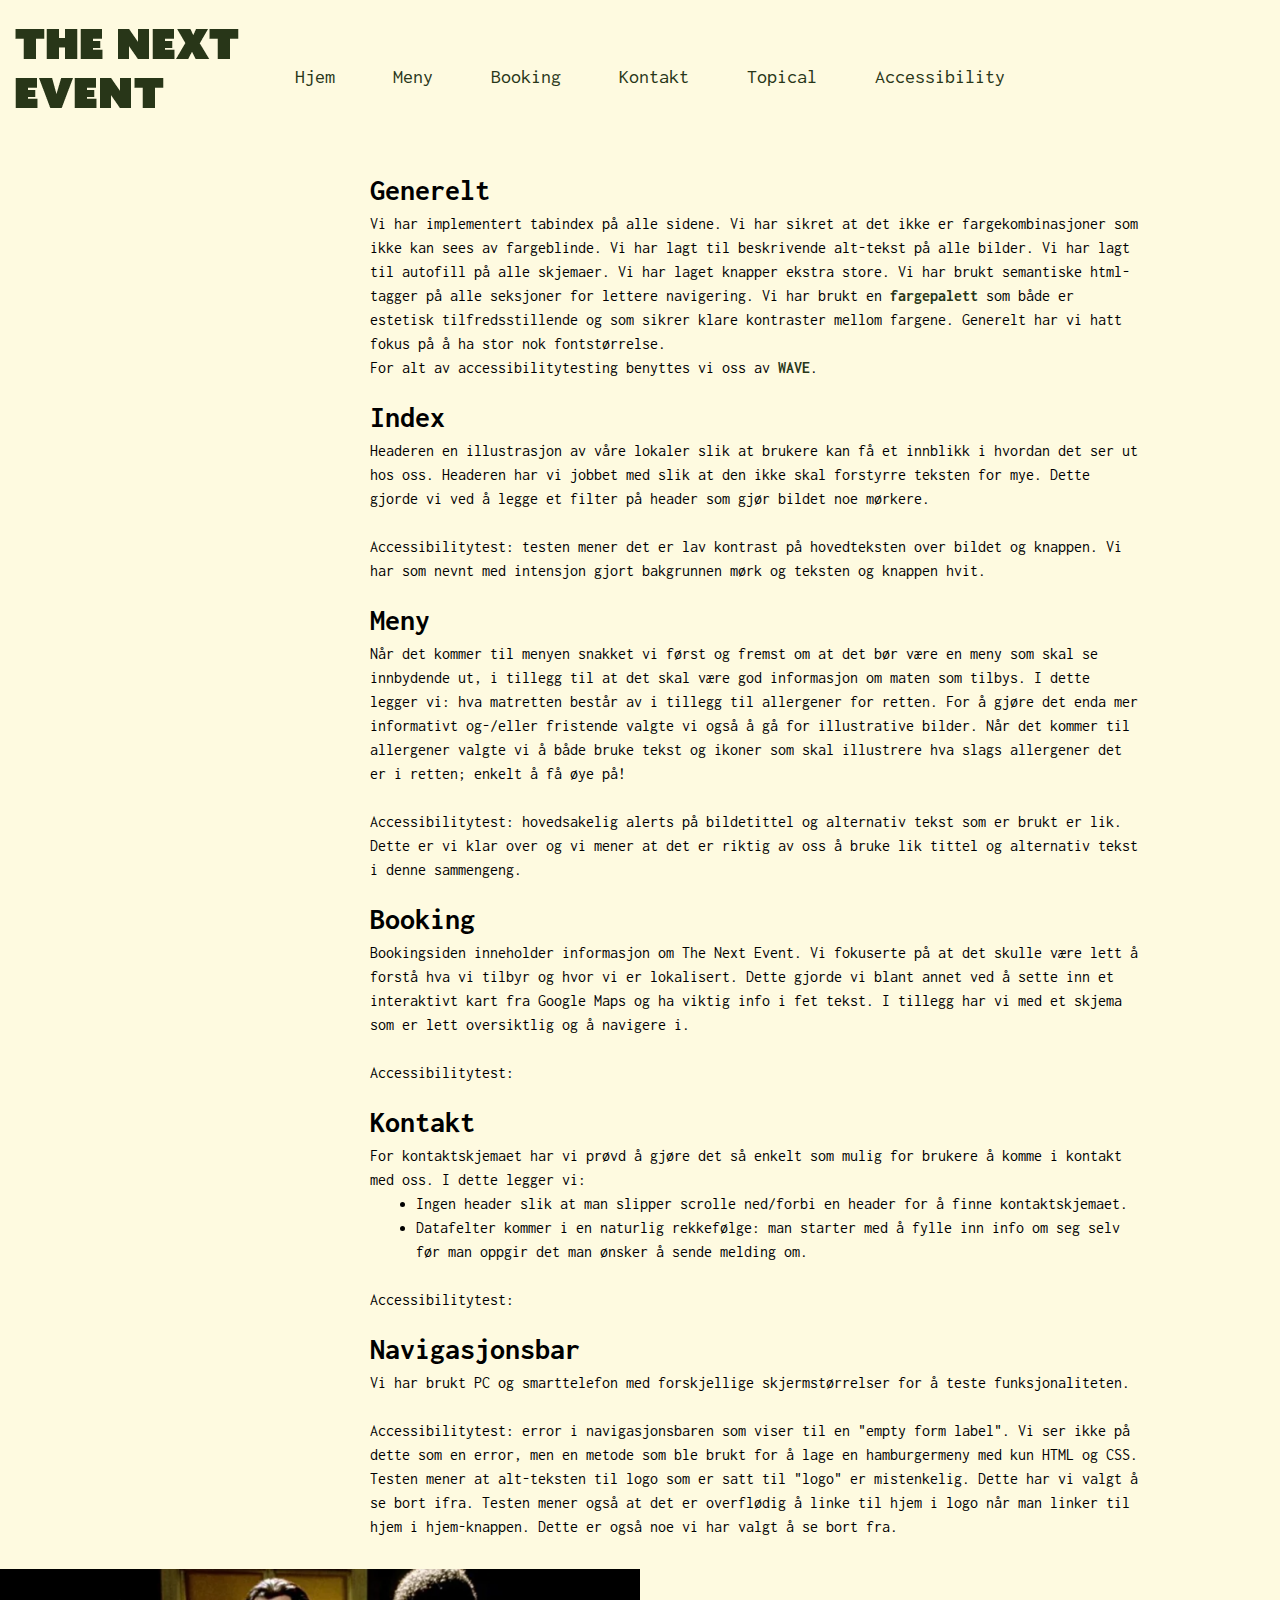
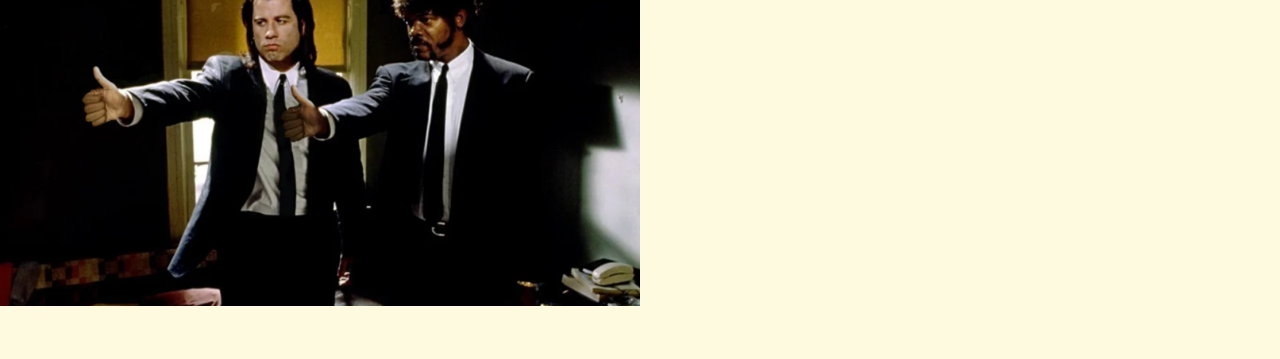
==== accessibility.html @ 71993e88 "accesstekst" ====
<!DOCTYPE html>
<html lang="en">
<head>
    <meta charset="UTF-8">
    <meta http-equiv="X-UA-Compatible" content="IE=edge">
    <meta name="viewport" content="width=device-width, initial-scale=1.0">
    <link rel="stylesheet" href="css/main.css">
    <link rel="stylesheet" href="css/navbar.css">
    <link rel="stylesheet" href="css/accessibility.css">
    <link rel="icon" type="image/icon type" href="bilder/firework.png">

    <title>Accessibility</title>
</head>
<body>
    <!---Navbar og logo-->
    <header class="header">
        <div class="container-nav">
            <div class="liste-rad">
                <div class="logo">
                    <a href="index.html"> <img src="bilder/logo_event.png" alt="logo"></a>
                  </div>
               <input type="checkbox" id="nav-check">
               <label for="nav-check" class="nav-avogpå">
                  <span></span>
               </label>
               <nav class="navbar">
                  <ul class="nav-ul">
                    <li><a href="index.html">Hjem</a></li>  
                    <li><a href="menu.html">Meny</a></li>
                    <li><a href="booking.html">Booking</a></li>
                    <li><a href="kontakt.html">Kontakt</a></li>
                    <li><a href="topical.html">Topical</a></li>
                    <li><a href="accessibility.html">Accessibility</a></li>
                  </ul>
               </nav>
            </div>
        </div>
     </header>  
     <!---Nav og logo slutt-->

<!---Hovedtekst-->
<section>
<div class="container-accessibility">

<!---Generelt-->
<h2 class="underoverskrift-accessibility" tabindex="0">Generelt</h2>
    <p>Vi har implementert tabindex på alle sidene. Vi har sikret at det ikke er fargekombinasjoner som ikke kan sees av fargeblinde. Vi har lagt til beskrivende alt-tekst på alle bilder. Vi har lagt til autofill på alle skjemaer. Vi har laget knapper ekstra store. Vi har brukt semantiske html-tagger på alle seksjoner for lettere navigering. Vi har brukt en <a href="https://coolors.co/palette/606c38-283618-fefae0-dda15e-bc6c25?fbclid=IwAR3kcl23dZ9g3UE6swTsOtOkjAmhMWkrN
        n8fcviRoPUnP4vvtEPbv-Ozwq8"> <b>fargepalett</a></b> som både er estetisk tilfredsstillende og som sikrer klare kontraster mellom 
        fargene. Generelt har vi hatt fokus på å ha stor nok fontstørrelse. 
        <br>
        For alt av accessibilitytesting benyttes vi oss av <a href="https://wave.webaim.org/"><b>WAVE</b></a>.
    </p>

<!--Index/Forside-->
<h2 class="underoverskrift-accessibility" tabindex="0">Index</h2>
    <p>Headeren en illustrasjon av våre lokaler slik at brukere kan få et innblikk i hvordan det ser ut hos oss. Headeren har vi jobbet med slik
        at den ikke skal forstyrre teksten for mye. Dette gjorde vi ved å legge et filter på header som gjør bildet noe mørkere. 
        <br><br>
        Accessibilitytest: testen mener det er lav kontrast på hovedteksten over bildet og knappen. Vi har som nevnt med intensjon gjort 
        bakgrunnen mørk og teksten og knappen hvit.
    <p>     

<!--Meny-->
<h2 class="underoverskrift-accessibility" tabindex="0">Meny</h2>
    <p>Når det kommer til menyen snakket vi først og fremst om at det bør være en meny som skal se innbydende ut, 
        i tillegg til at det skal være god informasjon om maten som tilbys. I dette legger vi: hva matretten består av i tillegg til 
        allergener for retten. For å gjøre det enda mer informativt og-/eller fristende valgte vi også å gå for illustrative bilder. 
        Når det kommer til allergener valgte vi å både bruke tekst og ikoner som skal illustrere hva slags allergener det er i retten; enkelt
        å få øye på!
    <br><br>
    <p>Accessibilitytest: hovedsakelig alerts på bildetittel og alternativ tekst som er brukt er lik. Dette er vi klar over og vi mener 
        at det er riktig av oss å bruke lik tittel og alternativ tekst i denne sammengeng.
    </p>
   

<!--Booking-->
<h2 class="underoverskrift-accessibility" tabindex="0">Booking</h2>
    <p>Bookingsiden inneholder informasjon om The Next Event. Vi fokuserte på at det skulle være lett å forstå hva vi tilbyr og hvor vi 
        er lokalisert. Dette gjorde vi blant annet ved å sette inn et interaktivt kart fra Google Maps og ha viktig info i fet tekst.
        I tillegg har vi med et skjema som er lett oversiktlig og å navigere i.
    <br><br>
    <p>Accessibilitytest:
</p>

<!--Kontakt-->
<h2 class="underoverskrift-accessibility"tabindex="0">Kontakt</h2>
<p>For kontaktskjemaet har vi prøvd å gjøre det så enkelt som mulig for brukere å komme i kontakt med oss. 
    I dette legger vi: 
    <ul class="kulepunkter">
        <li>Ingen header slik at man slipper scrolle ned/forbi en header for å finne kontaktskjemaet.</li>
        <li>Datafelter kommer i en naturlig rekkefølge: man starter med å fylle inn info om seg selv før man oppgir det man
            ønsker å sende melding om.</li>
    </ul>
    <br>
    <p>Accessibilitytest:
</p>

<h2 class="underoverskrift-accessibility" tabindex="0">Navigasjonsbar</h2>
<p>Vi har brukt PC og smarttelefon med forskjellige skjermstørrelser for å teste funksjonaliteten. 
    <br><br>
    Accessibilitytest: error i navigasjonsbaren som viser til en "empty form label". Vi ser ikke på dette som en error, men en 
    metode som ble brukt for å lage en hamburgermeny med kun HTML og CSS. Testen mener at alt-teksten til logo som er satt til "logo" er mistenkelig.
    Dette har vi valgt å se bort ifra. Testen mener også at det er overflødig å linke til hjem i logo når man linker til hjem i hjem-knappen. 
    Dette er også noe vi har valgt å se bort fra.
</p>
</section>
<!---Hovedtekst slutt-->

<!--Bilde hentet fra https://www.designboom.com/art/thumbs-ammo-replaces-movie-guns-with-a-thumbs-up/ laget av thumbsandammo-->
<img  tabindex="0" src="bilder/accessibility/thumbs up.png" class="bilde-accessibility" title="Tommel opp" alt="Bildet viser Vincent og Jules fra Pulp Fiction. På bildet har de fått erstattet pistolene sine med en tommel opp">
</div>
</html>
---- css/main.css ----
/* main.css brukes hovedsaklig til koding av footer. 
Vi bruker også main.css til å fjerne scroll-bar. */

@import url('https://fonts.googleapis.com/css2?family=Inconsolata:wght@300;600&display=swap');
 body {
     background-color:#FEFAE0;
     font-family: 'Inconsolata', monospace;
     margin:0;
}
footer {
  background-image: linear-gradient(#6b5336, #816747);
  color:#FEFAE0;
  height:150px;
  padding:30px;
  text-align: center;
  padding-bottom: 20px;
  padding-top:30px;
}
 /*Footer linker*/
 .telefonnummer {
  color: #FEFAE0;
}
.telefonnummer:hover{
  color: #283618;
}
 .mailen {
     color: #FEFAE0;
}
 .mailen:hover {
     color: #283618;
}
 a {
     text-decoration: none;
}
/*tar vekk Scroll bar*/
 body::-webkit-scrollbar {
     display: none;
}
---- css/navbar.css ----
@import url('https://fonts.googleapis.com/css2?family=Inconsolata:wght@300;600&display=swap');


:root{
    --color-1: #FEFAE0;
  }

body {
	font-family: 'Inconsolata', monospace;
}


*{
	box-sizing: border-box;
	margin:0;
	padding:0;
}

.container-nav{
	margin: auto;
}


/* navbar liste elementer */
.liste-rad{
	display: flex;
	flex-wrap: wrap;
	align-items: center;
	justify-content: space-between;
}


/* flytter navbar liste rett ved siden av logo framfor helt til høyre på siden */
.header .navbar{
	padding: 15px;
	position: absolute;
	margin-left: 230px;
}

/* gjør listen horisontal*/
.header .navbar .nav-ul li{
	display: inline-block;
	margin-left: 50px;
}


/* style for tekst i navbar listen */
.header .navbar .nav-ul li a{
	font-size: 20px;
	color: #283618;
	
}

/* gjør tekst mindre synlig når man holder musen over det */
.header .navbar .nav-ul li a:hover{
	opacity: 0.5;
}

/* gjør checkbox usynlig */
.header #nav-check{
	position: absolute;
	opacity:0;
	pointer-events: none;
}

/* stil for checkbox knapp, samt også gjør den usynlig */
.nav-avogpå{
	height: 40px;
	width: 55px;
	background-color: #606C38;
	border-radius: 4px;
	cursor: pointer;
	display: none;
	align-items: center;
	justify-content: center;
	margin-right: 15px;
}


/* lager hamburger meny med css */
.nav-avogpå span{
	display: block;
	height: 2px;
	width: 20px;
	background-color: var(--color-1);
	position: relative;
}

/* bruker "before" og "after" for å style foran og etter span element */
/* brukte denne nettsiden til hjelp: https://alvarotrigo.com/blog/hamburger-menu-css/ */
.nav-avogpå span::before,
.nav-avogpå span::after{
   content: '';
   position: absolute;
   width: 100%;
   height: 100%;
   background-color: var(--color-1);
   left:0;
}
.nav-avogpå span::before{
	top: -6px;
}
.nav-avogpå span::after{
	top: 6px;
}
@media(max-width: 1030px){

	/* gjør hamburger meny synlig */
    .nav-avogpå{
    	display: flex;
    }
	
	/* setter den originale navbaren til usynlig på mindre skjermer */
	/* styler den slik at den passer til responsiv hamburger meny */
    .header .navbar{
		z-index: 1;
    	position: absolute;
		margin-left: 0;
		top: 18%;
    	width: 100%;
    	background-color: #606C38;
    	opacity:0;
    	justify-content: space-between;
		visibility: hidden;
		
    }


    .header .navbar .nav-ul li{
    	display: block;
    	margin:0;
		padding: 10px;
    }
	.header .navbar .nav-ul li a{
		padding: 15px;
		color: #FEFAE0;
	}

	/* setter den nye navbaren til synlig når checkbox er checked (dvs. hamburger meny trykket på) */
    .header #nav-check:checked ~ .navbar{
       opacity: 1;
	   visibility: visible;
       
    }

    
    .header #nav-check:checked ~ .nav-avogpå span{
    	background-color: transparent;
    }
	/* gjør hamburger menyen om til et kryss når klikket på */
    .header #nav-check:checked ~ .nav-avogpå span::before{
    	top:0;
    	transform: rotate(45deg);
    }
    .header #nav-check:checked ~ .nav-avogpå span::after{
    	top:0;
    	transform: rotate(-45deg);
    }

 


}
---- css/accessibility.css ----
@import url('https://fonts.googleapis.com/css2?family=Inconsolata:wght@300;600&display=swap');
 body {
     background-color:#FEFAE0;
     font-family: 'Inconsolata', monospace;
     margin:0;
}
 .kulepunkter {
     width: 60vw;
     padding-left: 5%;
}
/*Fikser posisjon til flexbokser*/
 .container-accessibility {
     display: flex;
     flex-direction: column;
     padding-left: 370px;
     line-height: 150%;
}

/*Fikser størrelse og posisjon på tekst*/
 p {
     width: 60vw;
}
 .underoverskrift-accessibility{
     font-size: 30px;
     font-weight: bold;
     padding-bottom: 10px;
     padding-top: 25px;
}

/*Fikser bildes størrelse og posisjon*/
 .bilde-accessibility{
     width: 50vw;
     height: auto;
     padding-bottom: 50px;
     padding-top: 30px;
}

/*Linker styling*/
a:link{
    color: #283618;
}

a:visited{
    color: #283618;
}

a:hover{
    color: #bc6c25;

}


/*Responsivitet*/
 @media only screen and (max-width: 900px){
     .container-accessibility {
         display: flex;
         flex-direction: column;
         padding-left: 10%;
    }
     p {
         width: 80vw;
    }
     .bilde-accessibility{
         width: 90vw;
         height: auto;
         padding-right: 20%;
    }
     .kulepunkter {
         padding-left: 10%;
         box-sizing: content-box;
    }
}
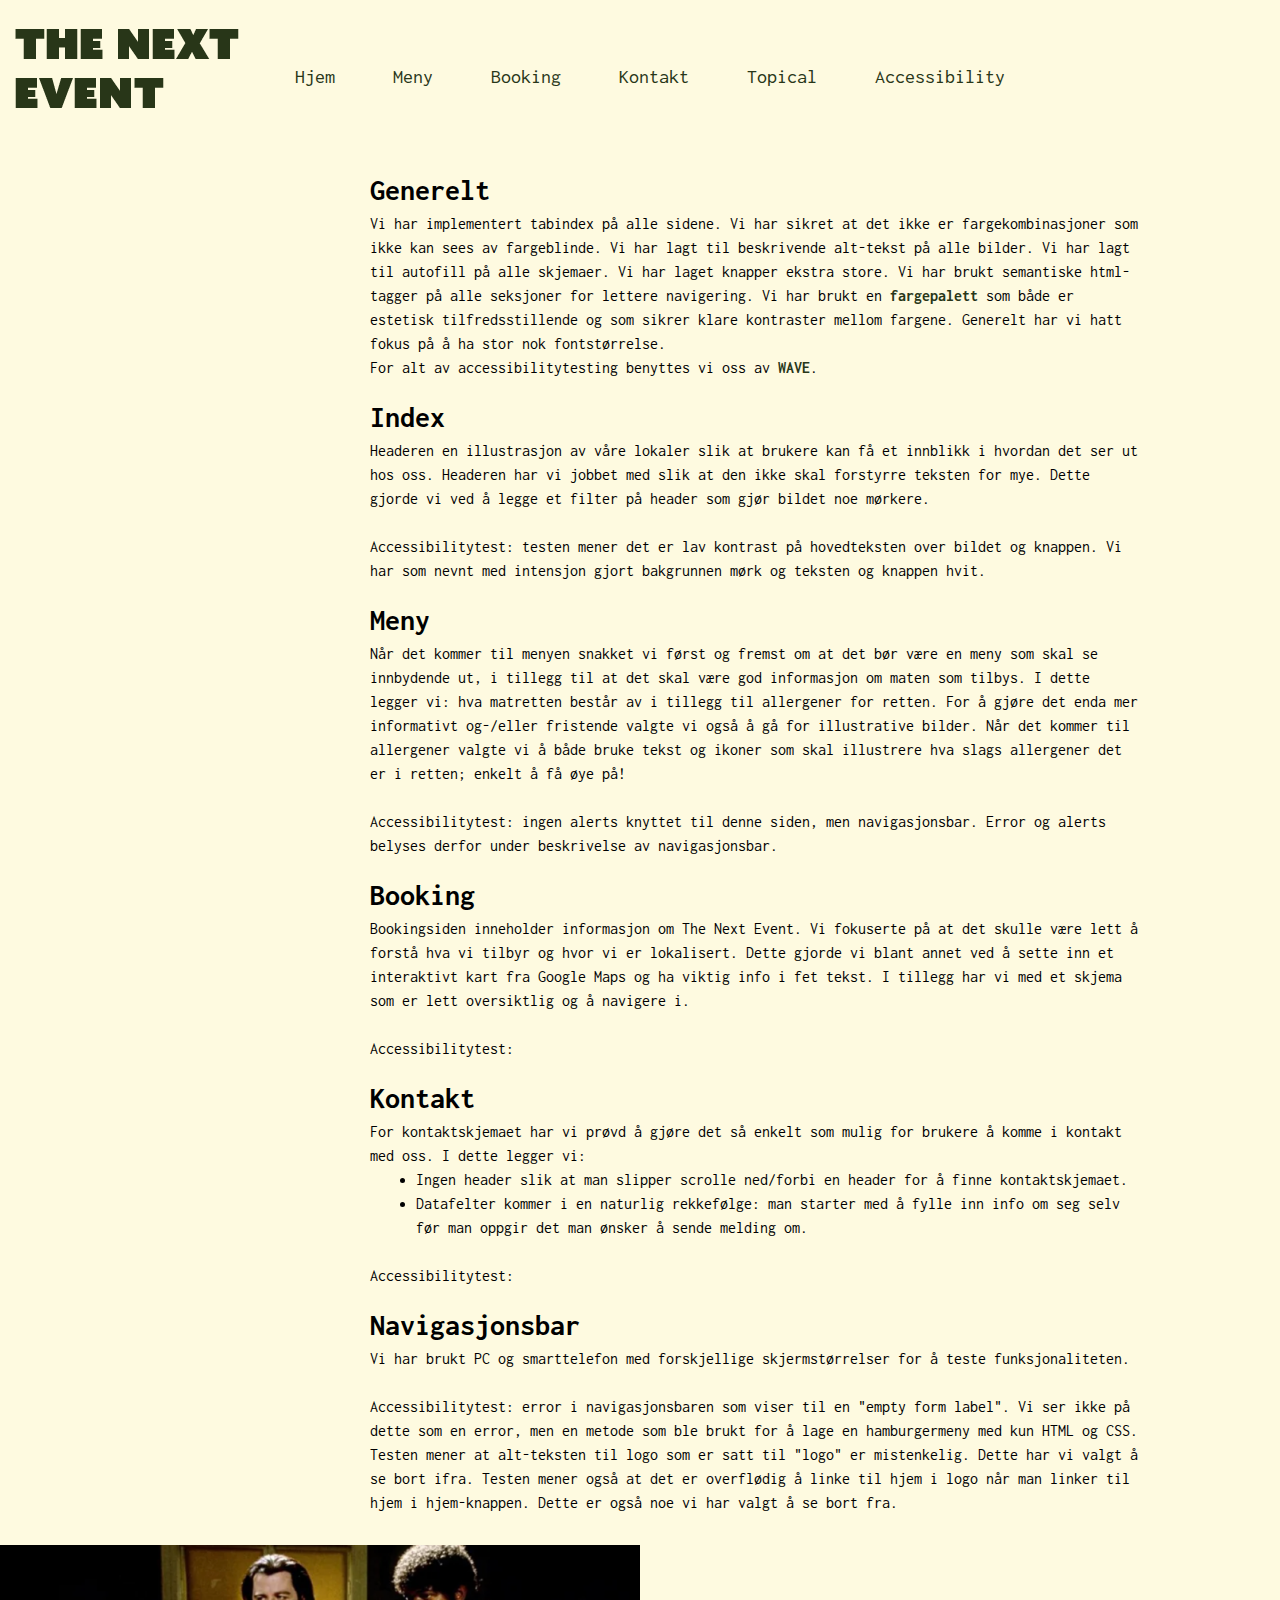
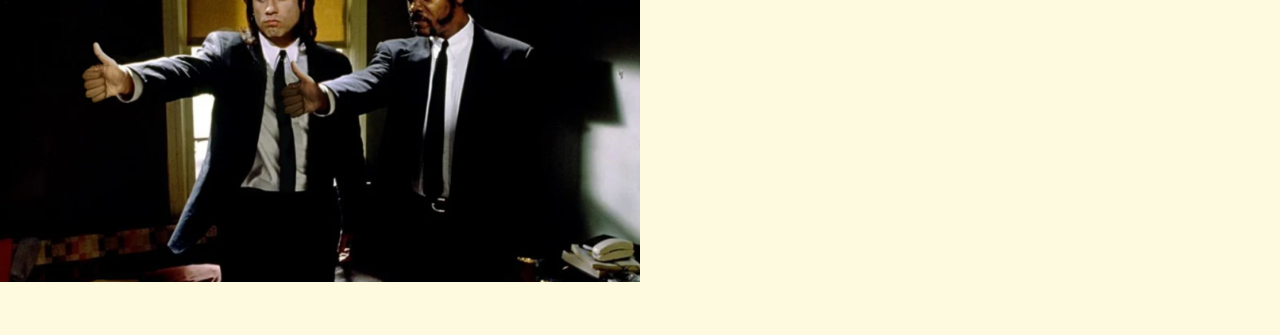
==== commit d5c74bee: "Update accessibility.html" ====
--- a/accessibility.html
+++ b/accessibility.html
@@ -68,8 +68,7 @@
         Når det kommer til allergener valgte vi å både bruke tekst og ikoner som skal illustrere hva slags allergener det er i retten; enkelt
         å få øye på!
     <br><br>
-    <p>Accessibilitytest: hovedsakelig alerts på bildetittel og alternativ tekst som er brukt er lik. Dette er vi klar over og vi mener 
-        at det er riktig av oss å bruke lik tittel og alternativ tekst i denne sammengeng.
+    <p>Accessibilitytest: ingen alerts knyttet til denne siden, men navigasjonsbar. Error og alerts belyses derfor under beskrivelse av navigasjonsbar.
     </p>
    
 
--- a/css/accessibility.css
+++ b/css/accessibility.css
@@ -39,11 +39,9 @@
 a:link{
     color: #283618;
 }
-
 a:visited{
     color: #283618;
 }
-
 a:hover{
     color: #bc6c25;
 
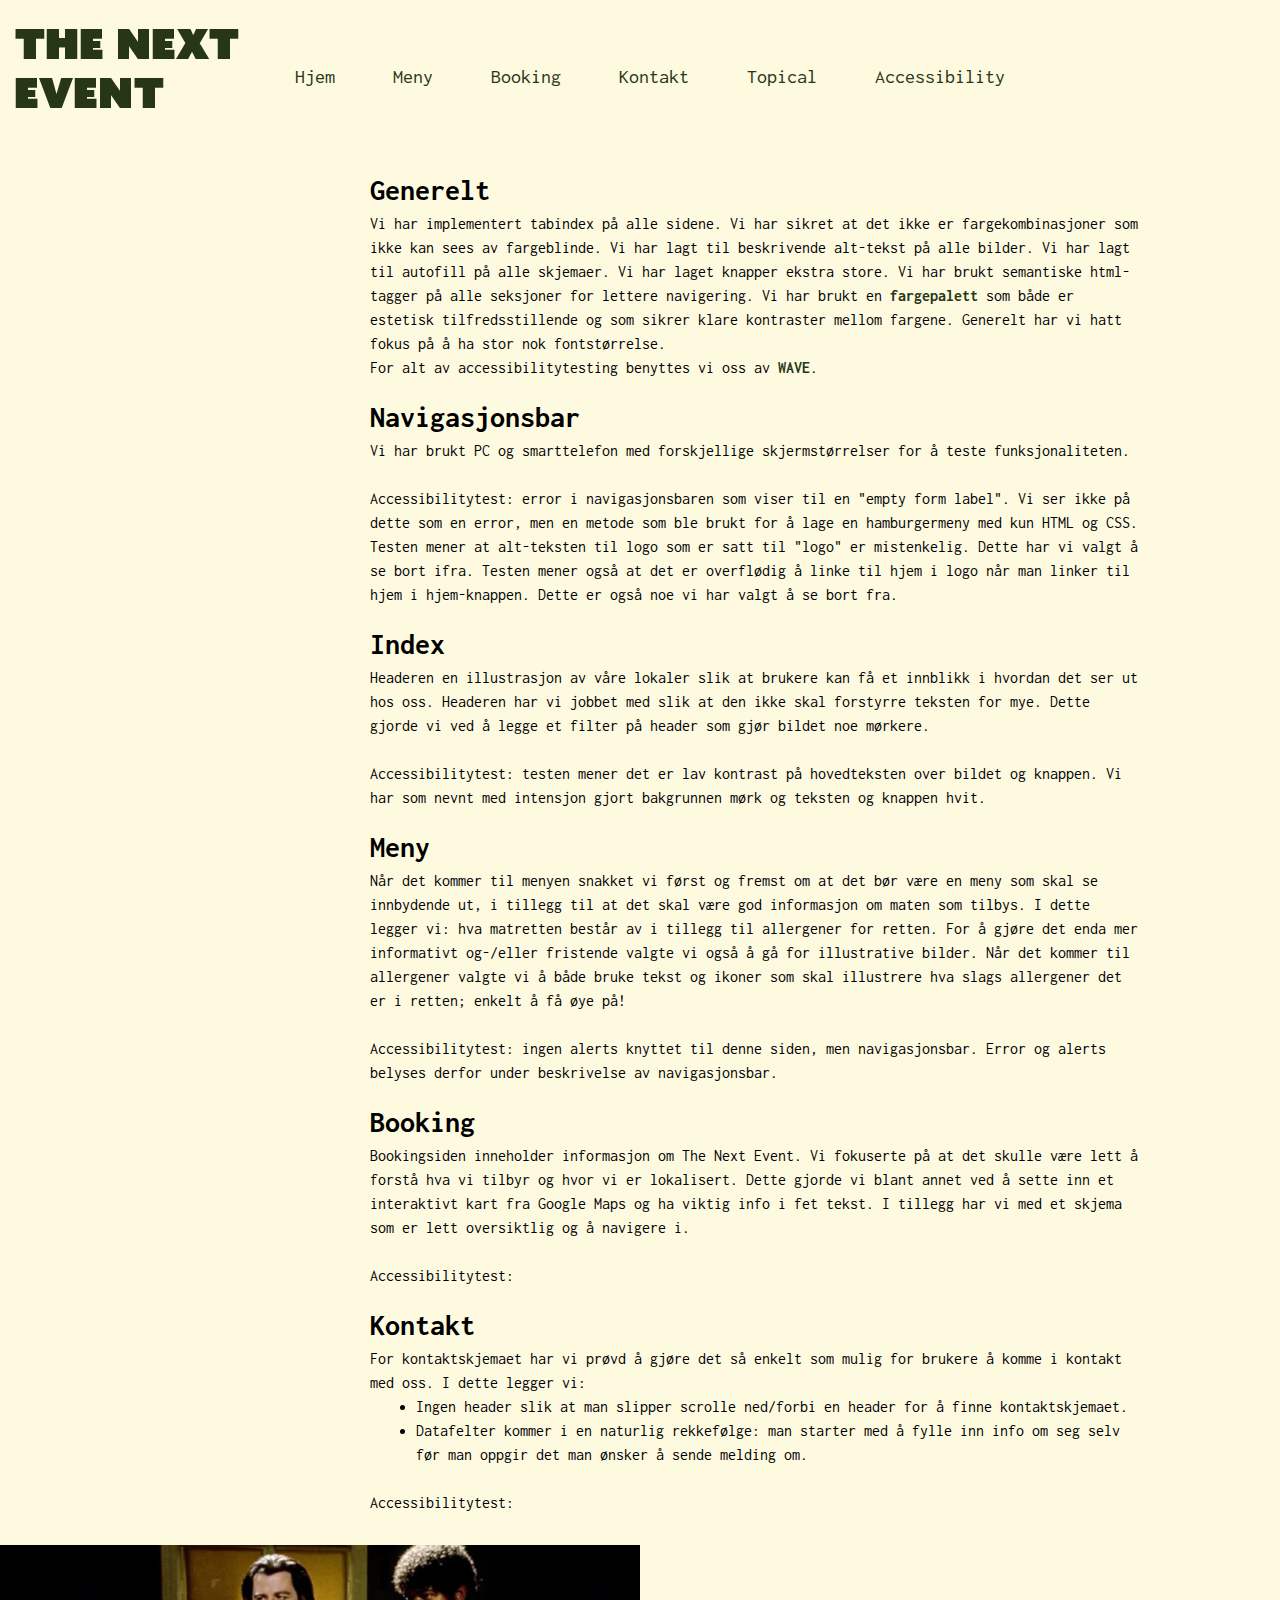
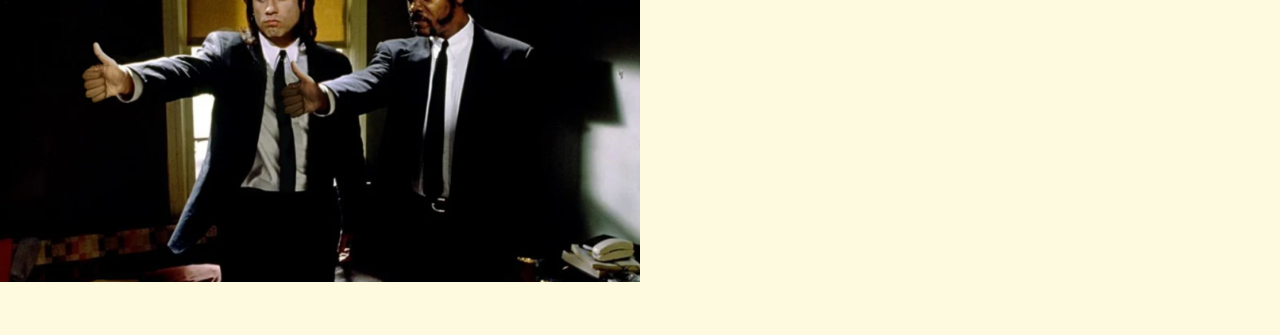
==== commit f6ce548f: "Update accessibility.html" ====
--- a/accessibility.html
+++ b/accessibility.html
@@ -50,7 +50,15 @@
         <br>
         For alt av accessibilitytesting benyttes vi oss av <a href="https://wave.webaim.org/"><b>WAVE</b></a>.
     </p>
-
+<!--Navigasjonsbar-->
+<h2 class="underoverskrift-accessibility" tabindex="0">Navigasjonsbar</h2>
+    <p>Vi har brukt PC og smarttelefon med forskjellige skjermstørrelser for å teste funksjonaliteten. 
+        <br><br>
+        Accessibilitytest: error i navigasjonsbaren som viser til en "empty form label". Vi ser ikke på dette som en error, men en 
+        metode som ble brukt for å lage en hamburgermeny med kun HTML og CSS. Testen mener at alt-teksten til logo som er satt til "logo" er mistenkelig.
+        Dette har vi valgt å se bort ifra. Testen mener også at det er overflødig å linke til hjem i logo når man linker til hjem i hjem-knappen. 
+        Dette er også noe vi har valgt å se bort fra.
+    </p>
 <!--Index/Forside-->
 <h2 class="underoverskrift-accessibility" tabindex="0">Index</h2>
     <p>Headeren en illustrasjon av våre lokaler slik at brukere kan få et innblikk i hvordan det ser ut hos oss. Headeren har vi jobbet med slik
@@ -93,15 +101,6 @@
     <br>
     <p>Accessibilitytest:
 </p>
-
-<h2 class="underoverskrift-accessibility" tabindex="0">Navigasjonsbar</h2>
-<p>Vi har brukt PC og smarttelefon med forskjellige skjermstørrelser for å teste funksjonaliteten. 
-    <br><br>
-    Accessibilitytest: error i navigasjonsbaren som viser til en "empty form label". Vi ser ikke på dette som en error, men en 
-    metode som ble brukt for å lage en hamburgermeny med kun HTML og CSS. Testen mener at alt-teksten til logo som er satt til "logo" er mistenkelig.
-    Dette har vi valgt å se bort ifra. Testen mener også at det er overflødig å linke til hjem i logo når man linker til hjem i hjem-knappen. 
-    Dette er også noe vi har valgt å se bort fra.
-</p>
 </section>
 <!---Hovedtekst slutt-->
 
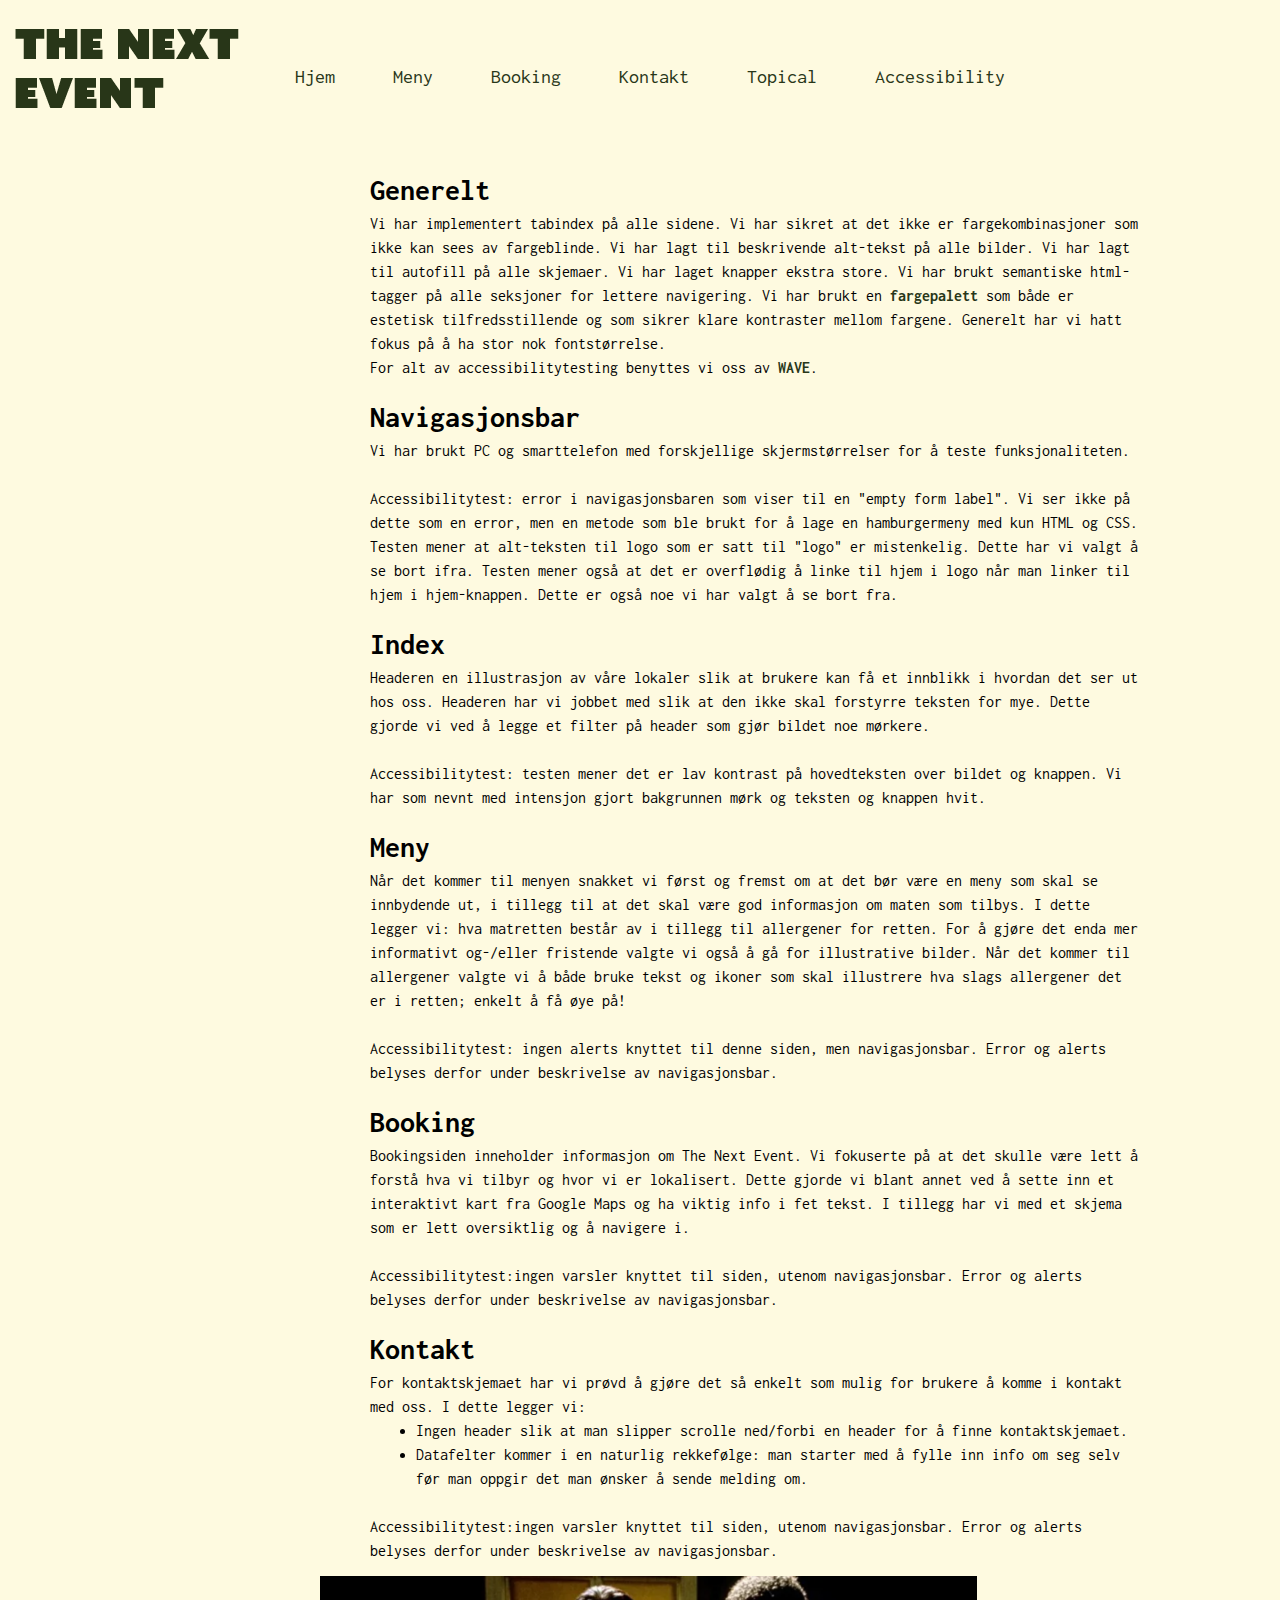
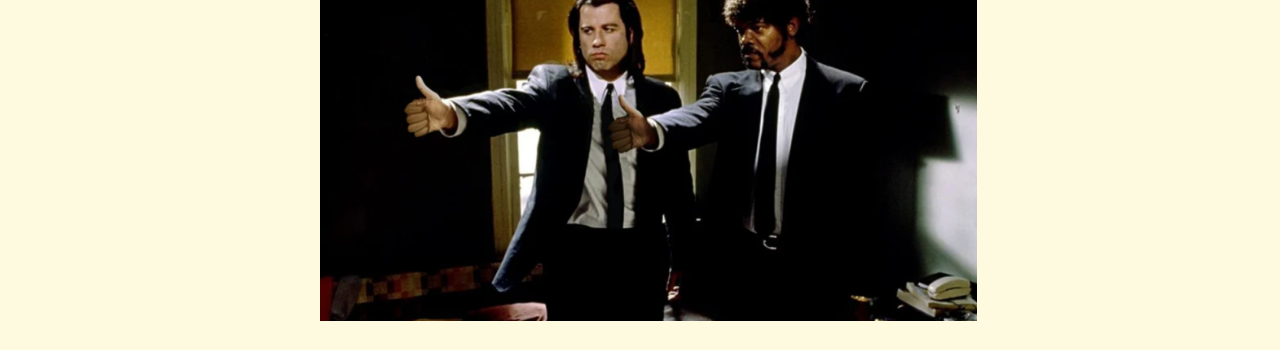
==== commit 82c5ac34: "Update accessibility.html" ====
--- a/accessibility.html
+++ b/accessibility.html
@@ -86,7 +86,8 @@
         er lokalisert. Dette gjorde vi blant annet ved å sette inn et interaktivt kart fra Google Maps og ha viktig info i fet tekst.
         I tillegg har vi med et skjema som er lett oversiktlig og å navigere i.
     <br><br>
-    <p>Accessibilitytest:
+    <p>Accessibilitytest:ingen varsler knyttet til siden, utenom navigasjonsbar.
+        Error og alerts belyses derfor under beskrivelse av navigasjonsbar.
 </p>
 
 <!--Kontakt-->
@@ -99,7 +100,8 @@
             ønsker å sende melding om.</li>
     </ul>
     <br>
-    <p>Accessibilitytest:
+    <p>Accessibilitytest:ingen varsler knyttet til siden, utenom navigasjonsbar.
+         Error og alerts belyses derfor under beskrivelse av navigasjonsbar.
 </p>
 </section>
 <!---Hovedtekst slutt-->
--- a/css/navbar.css
+++ b/css/navbar.css
@@ -108,7 +108,7 @@
 }
 @media(max-width: 1030px){
 
-	/* gjør hamburger meny synlig */
+	/* gjør hamburgermeny synlig */
     .nav-avogpå{
     	display: flex;
     }
--- a/css/accessibility.css
+++ b/css/accessibility.css
@@ -29,10 +29,10 @@
 
 /*Fikser bildes størrelse og posisjon*/
  .bilde-accessibility{
-     width: 50vw;
-     height: auto;
-     padding-bottom: 50px;
-     padding-top: 30px;
+    height: 30vw;
+    padding-top: 1%;
+    padding-left: 25%;
+    padding-bottom: 2vw;
 }
 
 /*Linker styling*/
@@ -59,9 +59,10 @@
          width: 80vw;
     }
      .bilde-accessibility{
-         width: 90vw;
-         height: auto;
-         padding-right: 20%;
+        width: 90vw;
+        height: auto;
+        padding-left: 10%;
+        padding-bottom: 5vw;
     }
      .kulepunkter {
          padding-left: 10%;
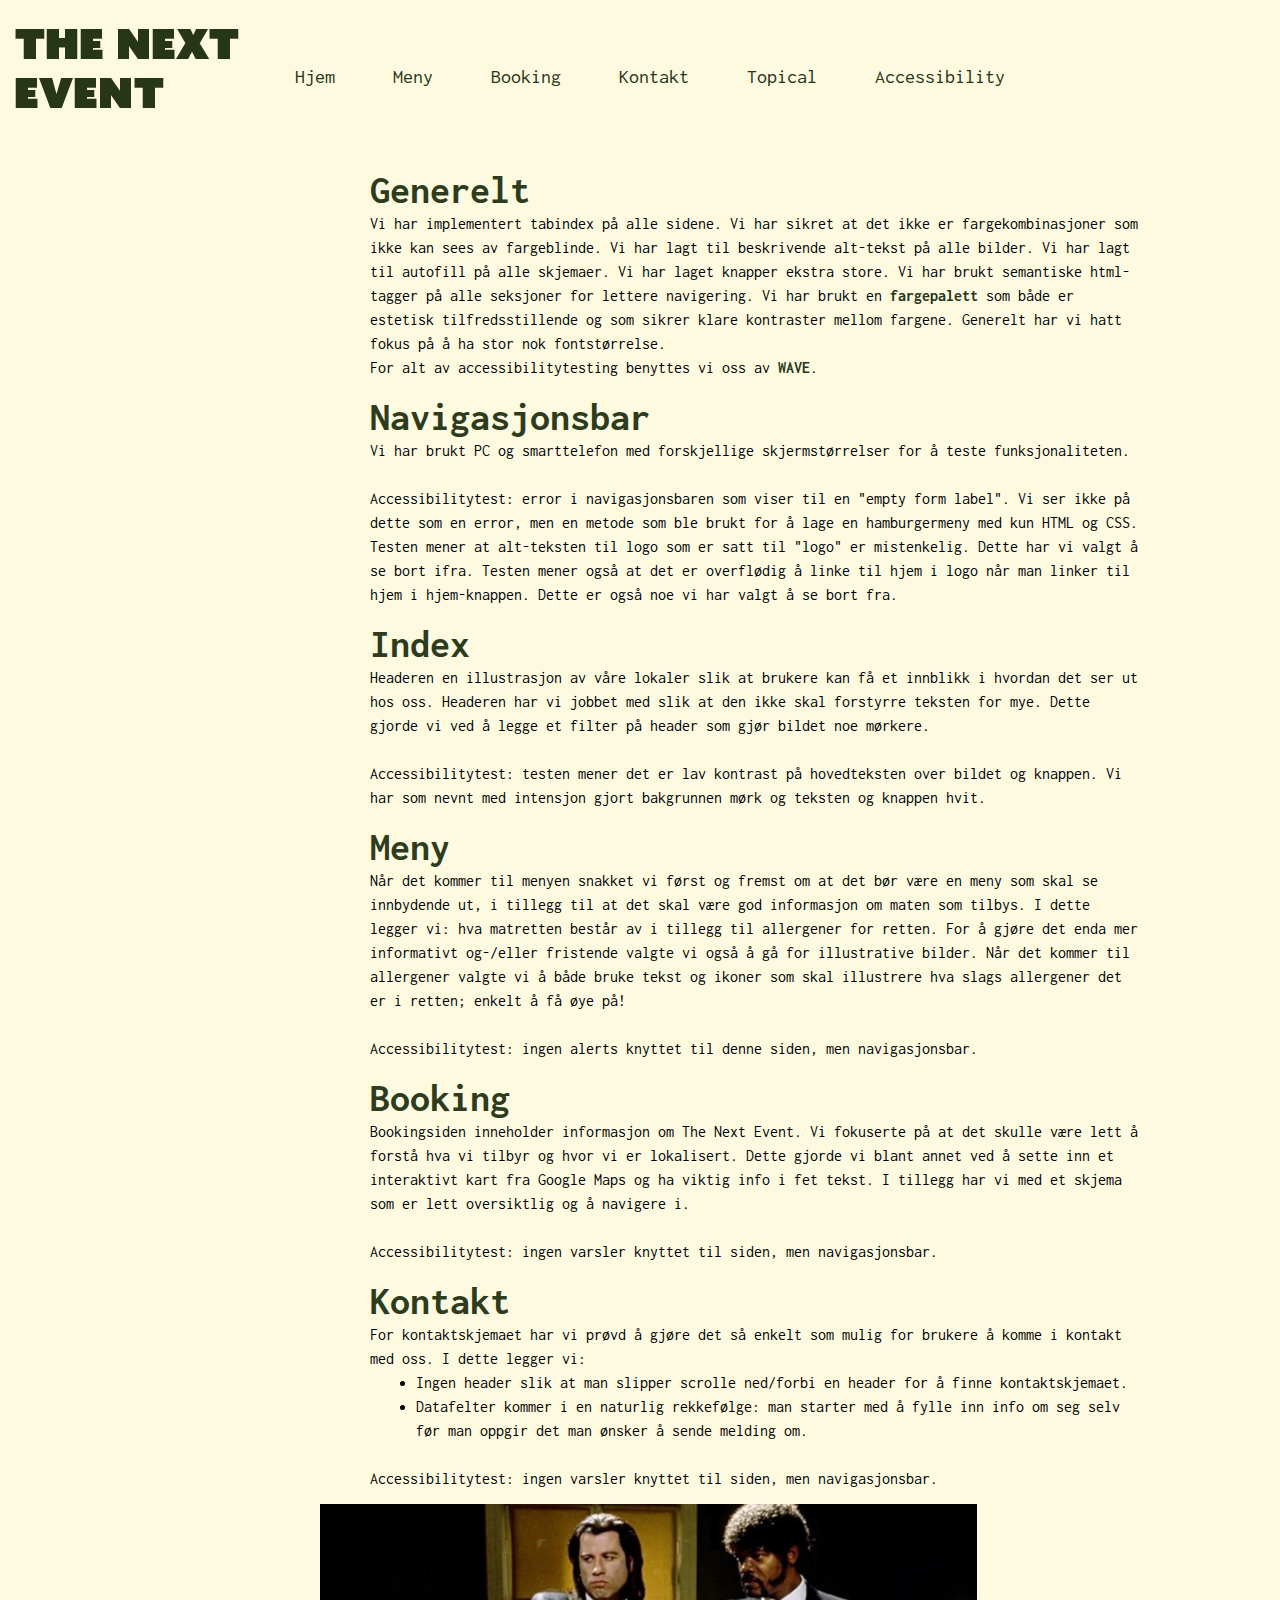
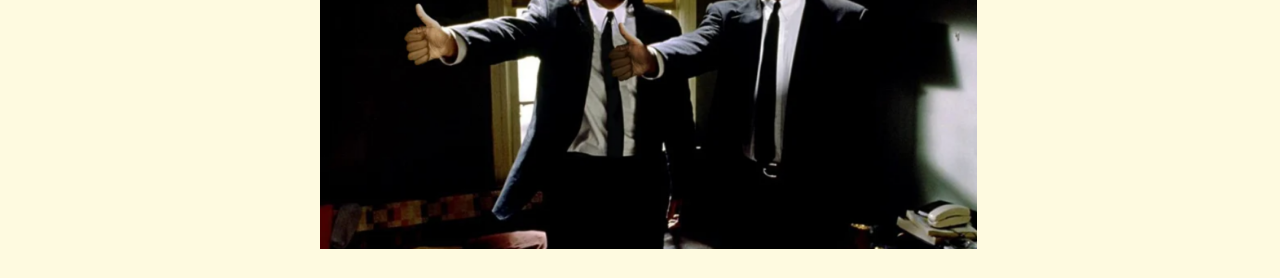
==== commit a6d4f974: "typos. kortet ned tekst" ====
--- a/accessibility.html
+++ b/accessibility.html
@@ -65,8 +65,7 @@
         at den ikke skal forstyrre teksten for mye. Dette gjorde vi ved å legge et filter på header som gjør bildet noe mørkere. 
         <br><br>
         Accessibilitytest: testen mener det er lav kontrast på hovedteksten over bildet og knappen. Vi har som nevnt med intensjon gjort 
-        bakgrunnen mørk og teksten og knappen hvit.
-    <p>     
+        bakgrunnen mørk og teksten og knappen hvit.</p>     
 
 <!--Meny-->
 <h2 class="underoverskrift-accessibility" tabindex="0">Meny</h2>
@@ -76,8 +75,7 @@
         Når det kommer til allergener valgte vi å både bruke tekst og ikoner som skal illustrere hva slags allergener det er i retten; enkelt
         å få øye på!
     <br><br>
-    <p>Accessibilitytest: ingen alerts knyttet til denne siden, men navigasjonsbar. Error og alerts belyses derfor under beskrivelse av navigasjonsbar.
-    </p>
+    <p>Accessibilitytest: ingen alerts knyttet til denne siden, men navigasjonsbar.</p>
    
 
 <!--Booking-->
@@ -86,9 +84,7 @@
         er lokalisert. Dette gjorde vi blant annet ved å sette inn et interaktivt kart fra Google Maps og ha viktig info i fet tekst.
         I tillegg har vi med et skjema som er lett oversiktlig og å navigere i.
     <br><br>
-    <p>Accessibilitytest:ingen varsler knyttet til siden, utenom navigasjonsbar.
-        Error og alerts belyses derfor under beskrivelse av navigasjonsbar.
-</p>
+    <p>Accessibilitytest: ingen varsler knyttet til siden, men navigasjonsbar.</p>
 
 <!--Kontakt-->
 <h2 class="underoverskrift-accessibility"tabindex="0">Kontakt</h2>
@@ -100,9 +96,7 @@
             ønsker å sende melding om.</li>
     </ul>
     <br>
-    <p>Accessibilitytest:ingen varsler knyttet til siden, utenom navigasjonsbar.
-         Error og alerts belyses derfor under beskrivelse av navigasjonsbar.
-</p>
+    <p>Accessibilitytest: ingen varsler knyttet til siden, men navigasjonsbar.</p>
 </section>
 <!---Hovedtekst slutt-->
 
--- a/css/accessibility.css
+++ b/css/accessibility.css
@@ -21,10 +21,11 @@
      width: 60vw;
 }
  .underoverskrift-accessibility{
-     font-size: 30px;
+     font-size: 40px;
      font-weight: bold;
      padding-bottom: 10px;
      padding-top: 25px;
+     color: #2e3c1e;
 }
 
 /*Fikser bildes størrelse og posisjon*/
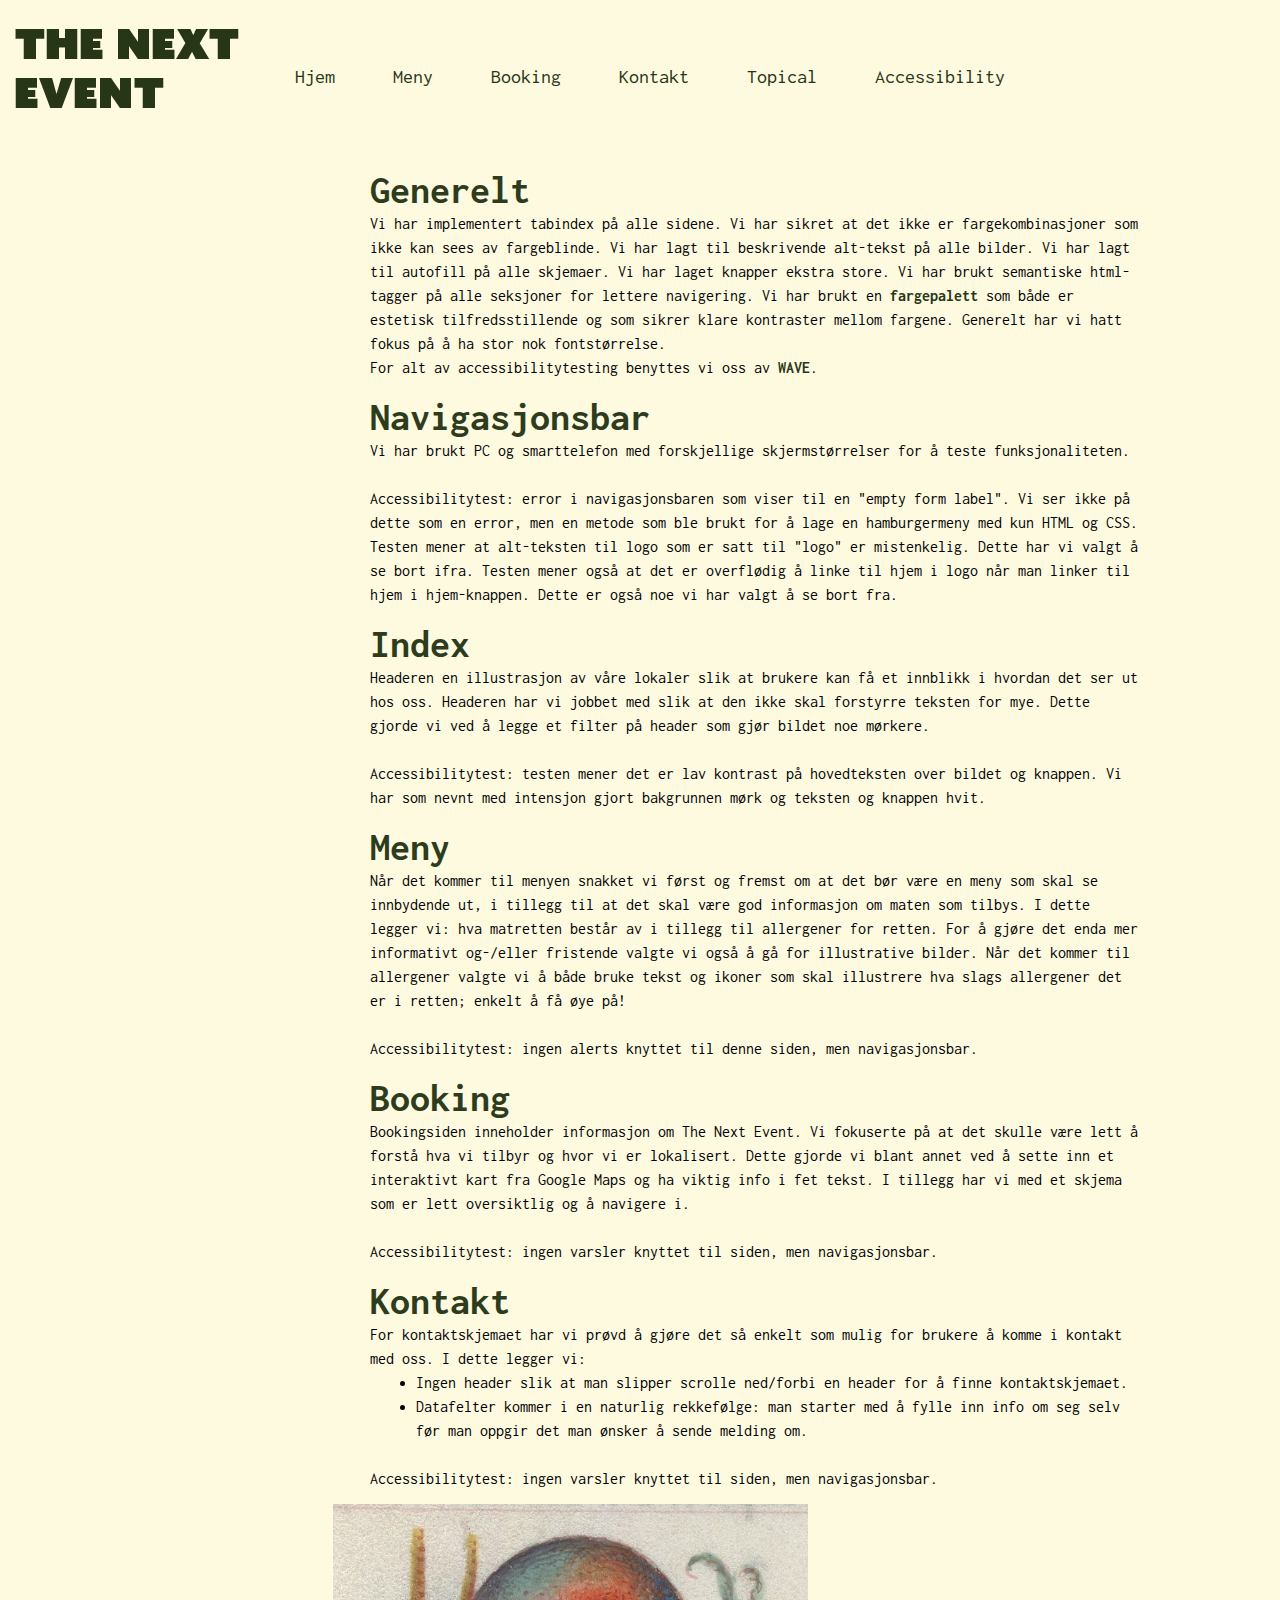
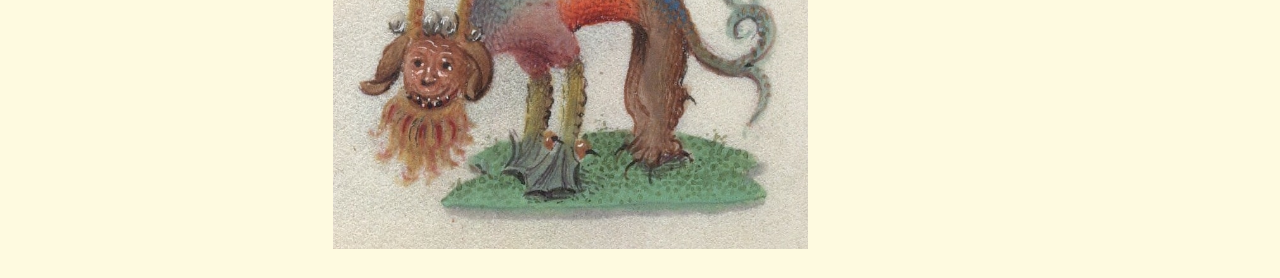
==== commit 698889f9: "nytt bilde og opprydding i css" ====
--- a/accessibility.html
+++ b/accessibility.html
@@ -44,9 +44,10 @@
 
 <!---Generelt-->
 <h2 class="underoverskrift-accessibility" tabindex="0">Generelt</h2>
-    <p>Vi har implementert tabindex på alle sidene. Vi har sikret at det ikke er fargekombinasjoner som ikke kan sees av fargeblinde. Vi har lagt til beskrivende alt-tekst på alle bilder. Vi har lagt til autofill på alle skjemaer. Vi har laget knapper ekstra store. Vi har brukt semantiske html-tagger på alle seksjoner for lettere navigering. Vi har brukt en <a href="https://coolors.co/palette/606c38-283618-fefae0-dda15e-bc6c25?fbclid=IwAR3kcl23dZ9g3UE6swTsOtOkjAmhMWkrN
-        n8fcviRoPUnP4vvtEPbv-Ozwq8"> <b>fargepalett</a></b> som både er estetisk tilfredsstillende og som sikrer klare kontraster mellom 
-        fargene. Generelt har vi hatt fokus på å ha stor nok fontstørrelse. 
+    <p>Vi har implementert tabindex på alle sidene. Vi har sikret at det ikke er fargekombinasjoner som ikke kan sees av fargeblinde. Vi har lagt til beskrivende alt-tekst på alle bilder. 
+        Vi har lagt til autofill på alle skjemaer. Vi har laget knapper ekstra store. Vi har brukt semantiske html-tagger på alle seksjoner for lettere navigering. 
+        Vi har brukt en <a href="https://coolors.co/palette/606c38-283618-fefae0-dda15e-bc6c25?fbclid=IwAR3kcl23dZ9g3UE6swTsOtOkjAmhMWkrNn8fcviRoPUnP4vvtEPbv-Ozwq8"> <b>fargepalett</a></b> 
+        som både er estetisk tilfredsstillende og som sikrer klare kontraster mellom fargene. Generelt har vi hatt fokus på å ha stor nok fontstørrelse. 
         <br>
         For alt av accessibilitytesting benyttes vi oss av <a href="https://wave.webaim.org/"><b>WAVE</b></a>.
     </p>
@@ -100,7 +101,7 @@
 </section>
 <!---Hovedtekst slutt-->
 
-<!--Bilde hentet fra https://www.designboom.com/art/thumbs-ammo-replaces-movie-guns-with-a-thumbs-up/ laget av thumbsandammo-->
-<img  tabindex="0" src="bilder/accessibility/thumbs up.png" class="bilde-accessibility" title="Tommel opp" alt="Bildet viser Vincent og Jules fra Pulp Fiction. På bildet har de fått erstattet pistolene sine med en tommel opp">
+<img  tabindex="0" src="bilder/accessibility/lilledemon.jpeg" class="bilde-accessibility" title="Lille demon" alt="Bildet viser en gammel tegning av et dragelignende vesen fra en middelalderbok.">
+<!--Bilde hentet fra https://collections.library.yale.edu/catalog/2004052 (Hours, Use of Rome. General Collection, Beinecke Rare Book and Manuscript Library, Yale University.)-->
 </div>
 </html>
--- a/css/accessibility.css
+++ b/css/accessibility.css
@@ -15,7 +15,6 @@
      padding-left: 370px;
      line-height: 150%;
 }
-
 /*Fikser størrelse og posisjon på tekst*/
  p {
      width: 60vw;
@@ -27,15 +26,13 @@
      padding-top: 25px;
      color: #2e3c1e;
 }
-
 /*Fikser bildes størrelse og posisjon*/
  .bilde-accessibility{
     height: 30vw;
     padding-top: 1%;
-    padding-left: 25%;
+    padding-left: 26%;
     padding-bottom: 2vw;
 }
-
 /*Linker styling*/
 a:link{
     color: #283618;
@@ -47,7 +44,6 @@
     color: #bc6c25;
 
 }
-
 
 /*Responsivitet*/
  @media only screen and (max-width: 900px){
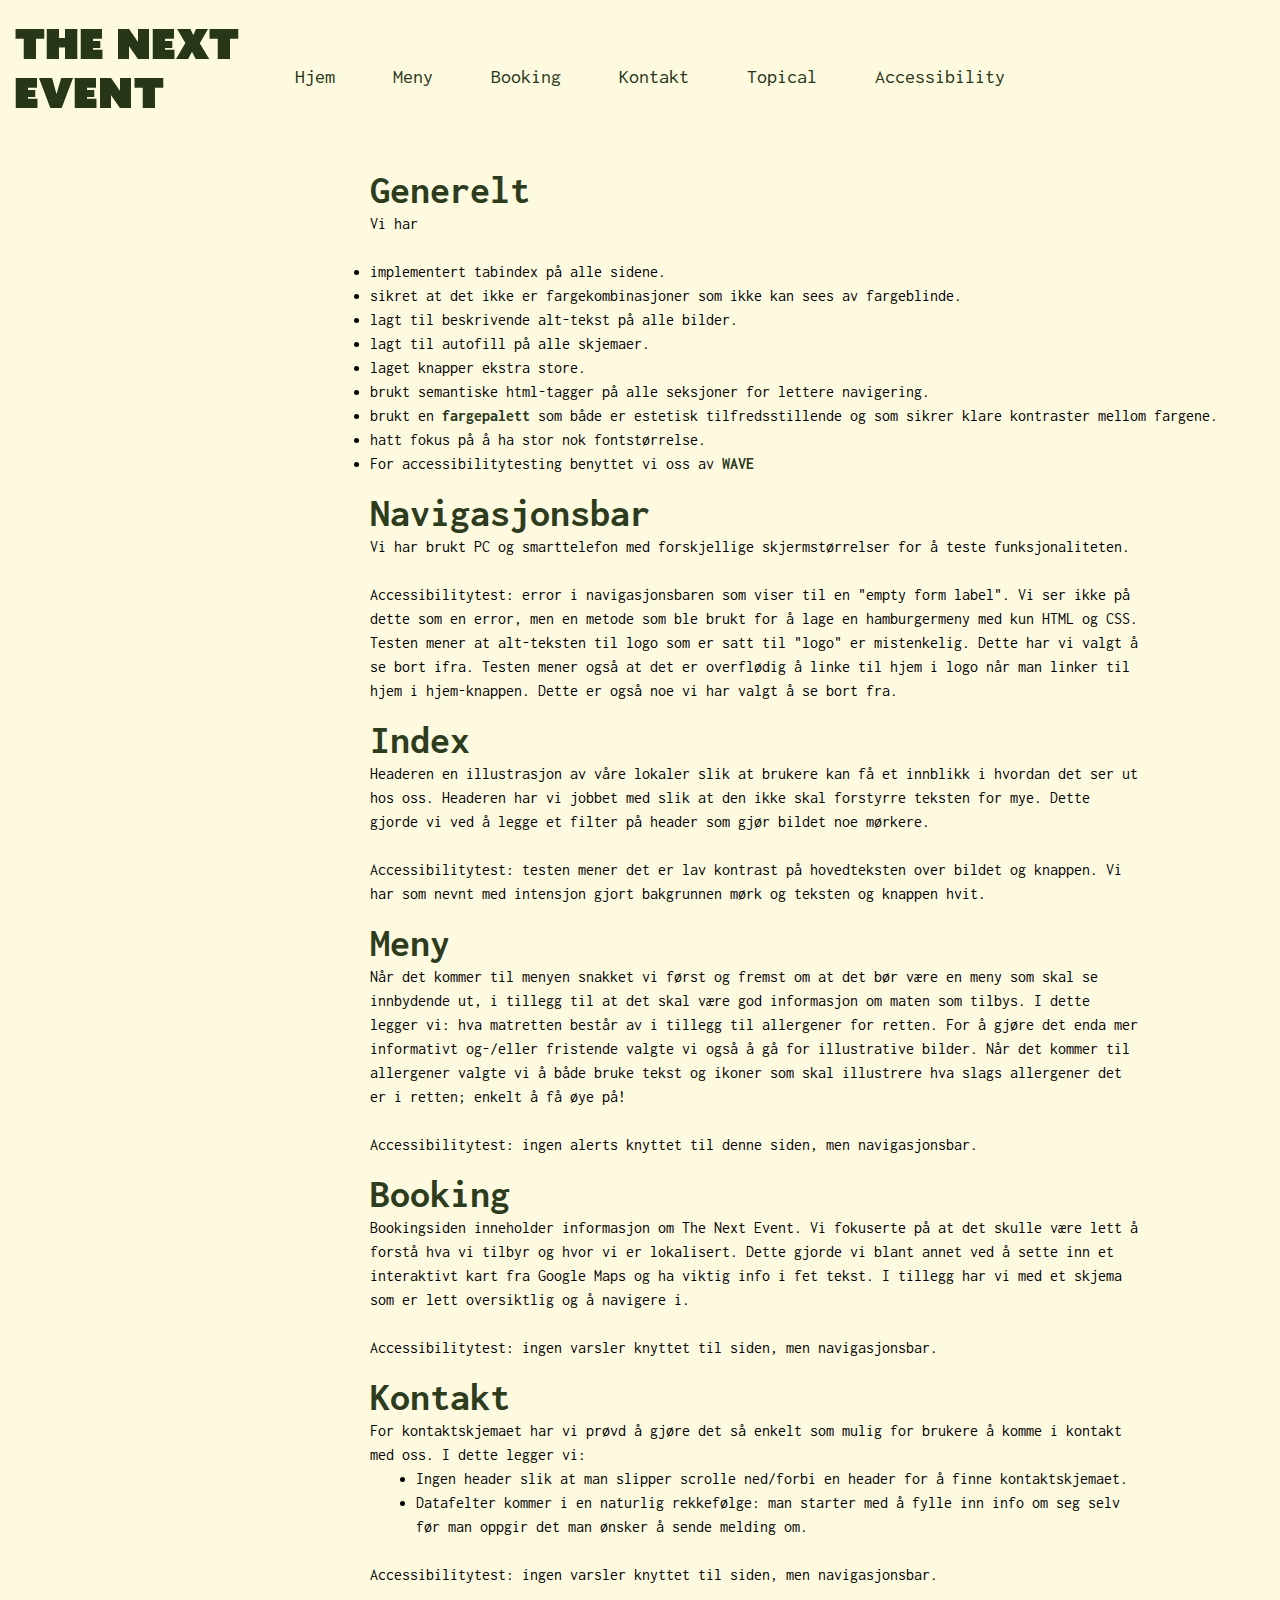
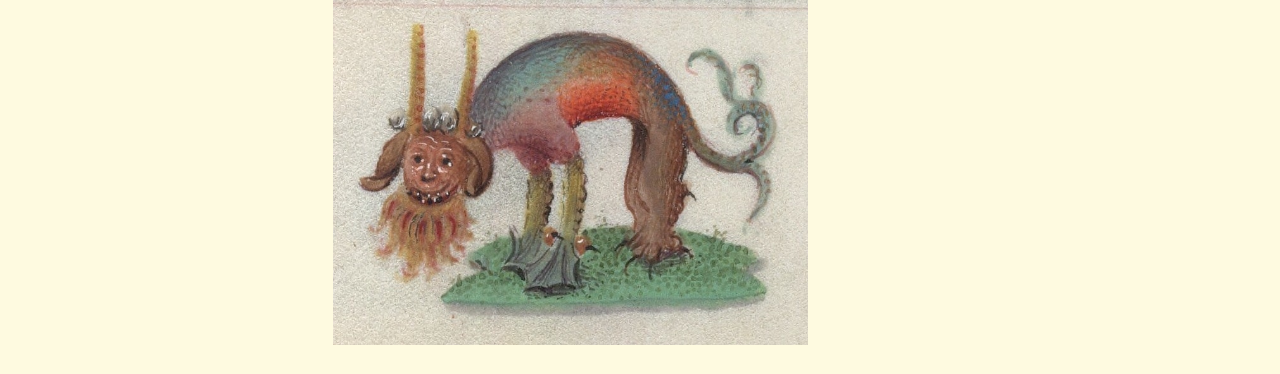
==== commit 82c406e6: "kortet ned accessibility" ====
--- a/accessibility.html
+++ b/accessibility.html
@@ -44,12 +44,20 @@
 
 <!---Generelt-->
 <h2 class="underoverskrift-accessibility" tabindex="0">Generelt</h2>
-    <p>Vi har implementert tabindex på alle sidene. Vi har sikret at det ikke er fargekombinasjoner som ikke kan sees av fargeblinde. Vi har lagt til beskrivende alt-tekst på alle bilder. 
-        Vi har lagt til autofill på alle skjemaer. Vi har laget knapper ekstra store. Vi har brukt semantiske html-tagger på alle seksjoner for lettere navigering. 
-        Vi har brukt en <a href="https://coolors.co/palette/606c38-283618-fefae0-dda15e-bc6c25?fbclid=IwAR3kcl23dZ9g3UE6swTsOtOkjAmhMWkrNn8fcviRoPUnP4vvtEPbv-Ozwq8"> <b>fargepalett</a></b> 
-        som både er estetisk tilfredsstillende og som sikrer klare kontraster mellom fargene. Generelt har vi hatt fokus på å ha stor nok fontstørrelse. 
-        <br>
-        For alt av accessibilitytesting benyttes vi oss av <a href="https://wave.webaim.org/"><b>WAVE</b></a>.
+    <p>Vi har<br><br>
+        <ul>
+        <li>implementert tabindex på alle sidene.</li>
+        <li>sikret at det ikke er fargekombinasjoner som ikke kan sees av fargeblinde.</li>
+        <li>lagt til beskrivende alt-tekst på alle bilder.</li>
+        <li>lagt til autofill på alle skjemaer.</li>
+        <li>laget knapper ekstra store.</li>
+        <li>brukt semantiske html-tagger på alle seksjoner for lettere navigering.</li>
+        <li>brukt en <a href="https://coolors.co/palette/606c38-283618-fefae0-dda15e-bc6c25?fbclid=IwAR3kcl23dZ9g3UE6swTsOtOkjAmhMWkrNn8fcviRoPUnP4vvtEPbv-Ozwq8"> <b>fargepalett</b></a> som både er estetisk tilfredsstillende og som sikrer klare kontraster mellom fargene.</li>
+        <li>hatt fokus på å ha stor nok fontstørrelse.</li>
+        <li>For accessibilitytesting benyttet vi oss av <a href="https://wave.webaim.org/"><b>WAVE</b></a></li>
+    </ul>
+       
+        
     </p>
 <!--Navigasjonsbar-->
 <h2 class="underoverskrift-accessibility" tabindex="0">Navigasjonsbar</h2>
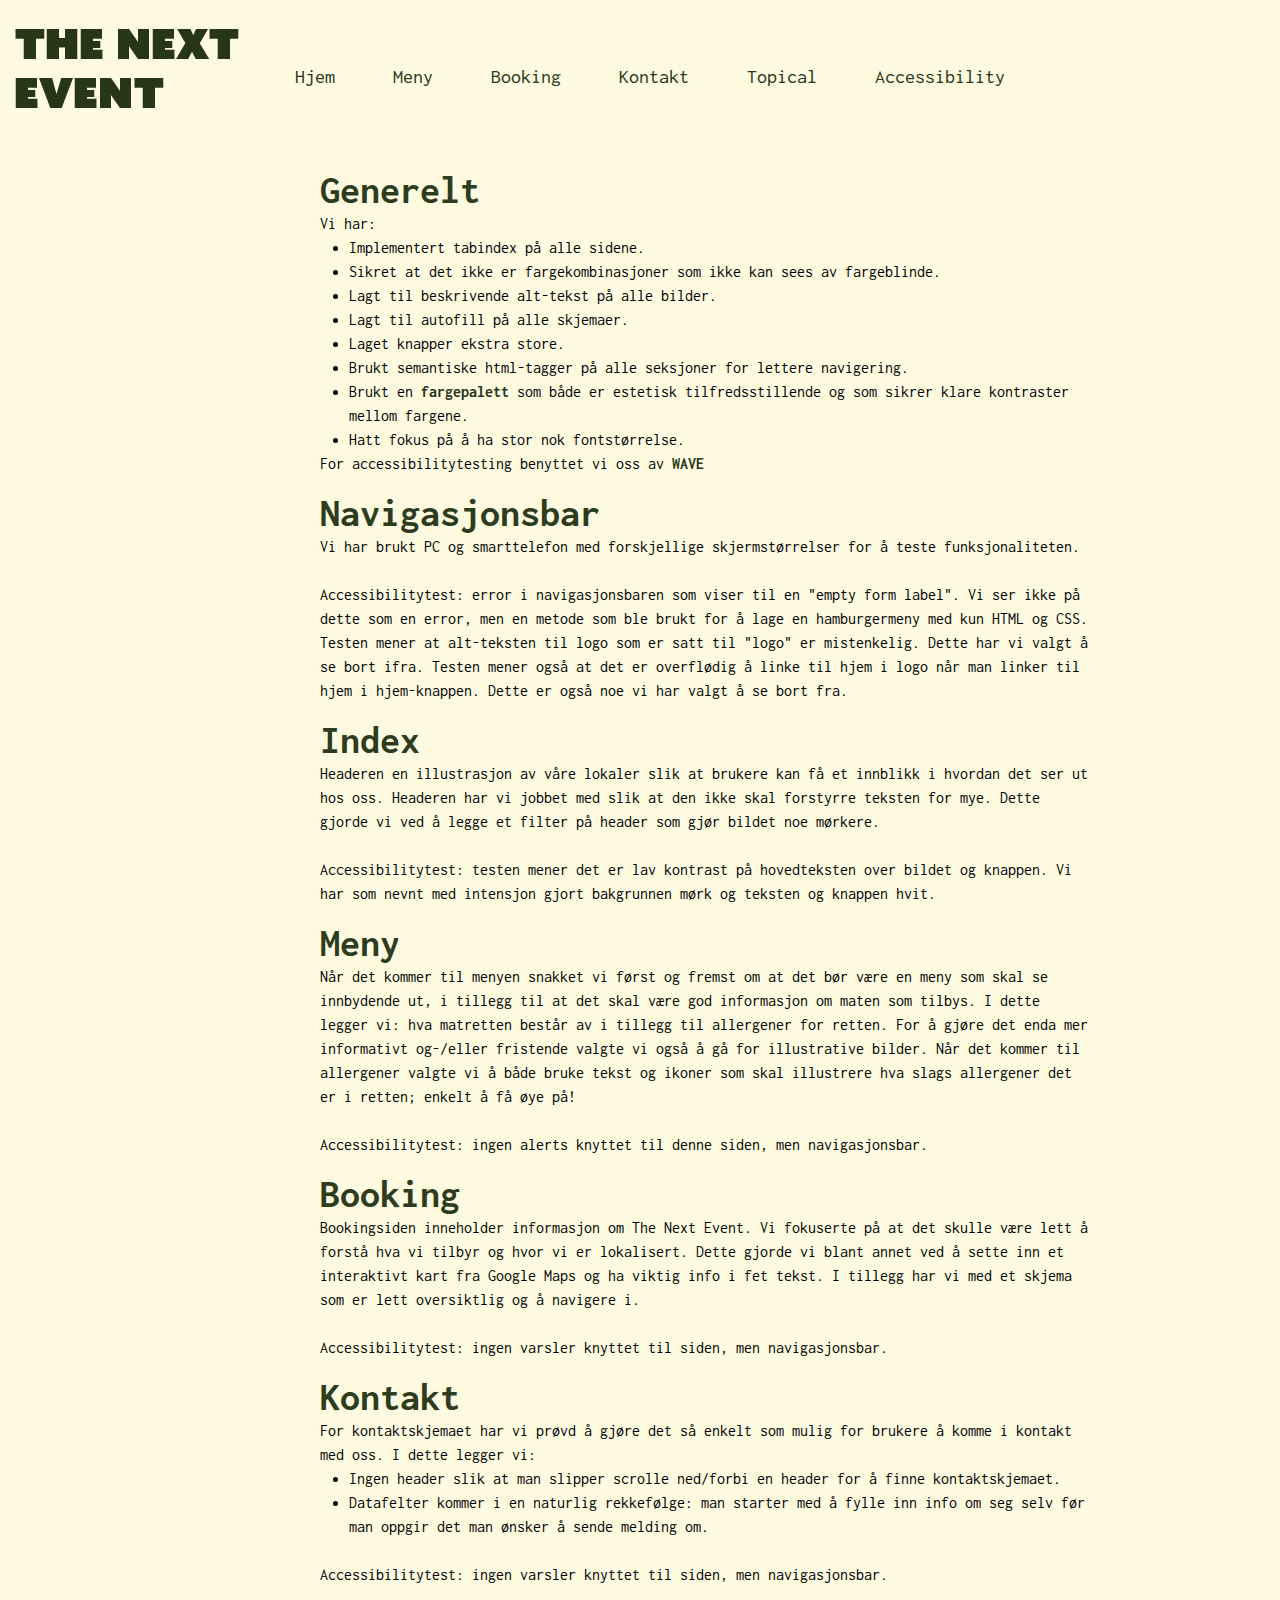
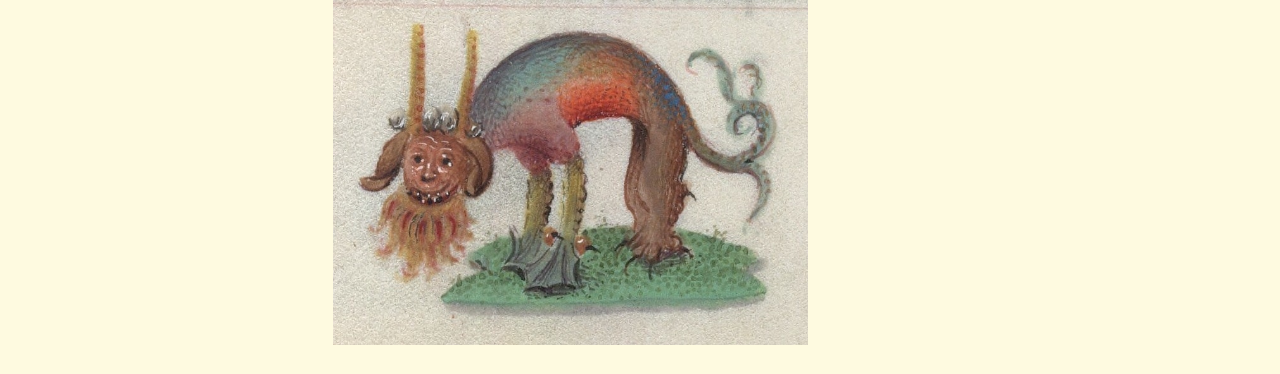
==== commit 3a720f77: "fiksa kulepunkter og tekstplassering" ====
--- a/accessibility.html
+++ b/accessibility.html
@@ -44,18 +44,18 @@
 
 <!---Generelt-->
 <h2 class="underoverskrift-accessibility" tabindex="0">Generelt</h2>
-    <p>Vi har<br><br>
-        <ul>
-        <li>implementert tabindex på alle sidene.</li>
-        <li>sikret at det ikke er fargekombinasjoner som ikke kan sees av fargeblinde.</li>
-        <li>lagt til beskrivende alt-tekst på alle bilder.</li>
-        <li>lagt til autofill på alle skjemaer.</li>
-        <li>laget knapper ekstra store.</li>
-        <li>brukt semantiske html-tagger på alle seksjoner for lettere navigering.</li>
-        <li>brukt en <a href="https://coolors.co/palette/606c38-283618-fefae0-dda15e-bc6c25?fbclid=IwAR3kcl23dZ9g3UE6swTsOtOkjAmhMWkrNn8fcviRoPUnP4vvtEPbv-Ozwq8"> <b>fargepalett</b></a> som både er estetisk tilfredsstillende og som sikrer klare kontraster mellom fargene.</li>
-        <li>hatt fokus på å ha stor nok fontstørrelse.</li>
-        <li>For accessibilitytesting benyttet vi oss av <a href="https://wave.webaim.org/"><b>WAVE</b></a></li>
-    </ul>
+    <p>Vi har:
+        <ul class="kulepunkter">
+            <li>Implementert tabindex på alle sidene.</li>
+            <li>Sikret at det ikke er fargekombinasjoner som ikke kan sees av fargeblinde.</li>
+            <li>Lagt til beskrivende alt-tekst på alle bilder.</li>
+            <li>Lagt til autofill på alle skjemaer.</li>
+            <li>Laget knapper ekstra store.</li>
+            <li>Brukt semantiske html-tagger på alle seksjoner for lettere navigering.</li>
+            <li>Brukt en <a href="https://coolors.co/palette/606c38-283618-fefae0-dda15e-bc6c25?fbclid=IwAR3kcl23dZ9g3UE6swTsOtOkjAmhMWkrNn8fcviRoPUnP4vvtEPbv-Ozwq8"> <b>fargepalett</b></a> som både er estetisk tilfredsstillende og som sikrer klare kontraster mellom fargene.</li>
+            <li>Hatt fokus på å ha stor nok fontstørrelse.</li>
+        </ul>
+    <p>For accessibilitytesting benyttet vi oss av <a href="https://wave.webaim.org/"><b>WAVE</b></a></p>
        
         
     </p>
--- a/css/accessibility.css
+++ b/css/accessibility.css
@@ -6,13 +6,13 @@
 }
  .kulepunkter {
      width: 60vw;
-     padding-left: 5%;
+     padding-left: 3%;
 }
 /*Fikser posisjon til flexbokser*/
  .container-accessibility {
      display: flex;
      flex-direction: column;
-     padding-left: 370px;
+     padding-left: 25%;
      line-height: 150%;
 }
 /*Fikser størrelse og posisjon på tekst*/
